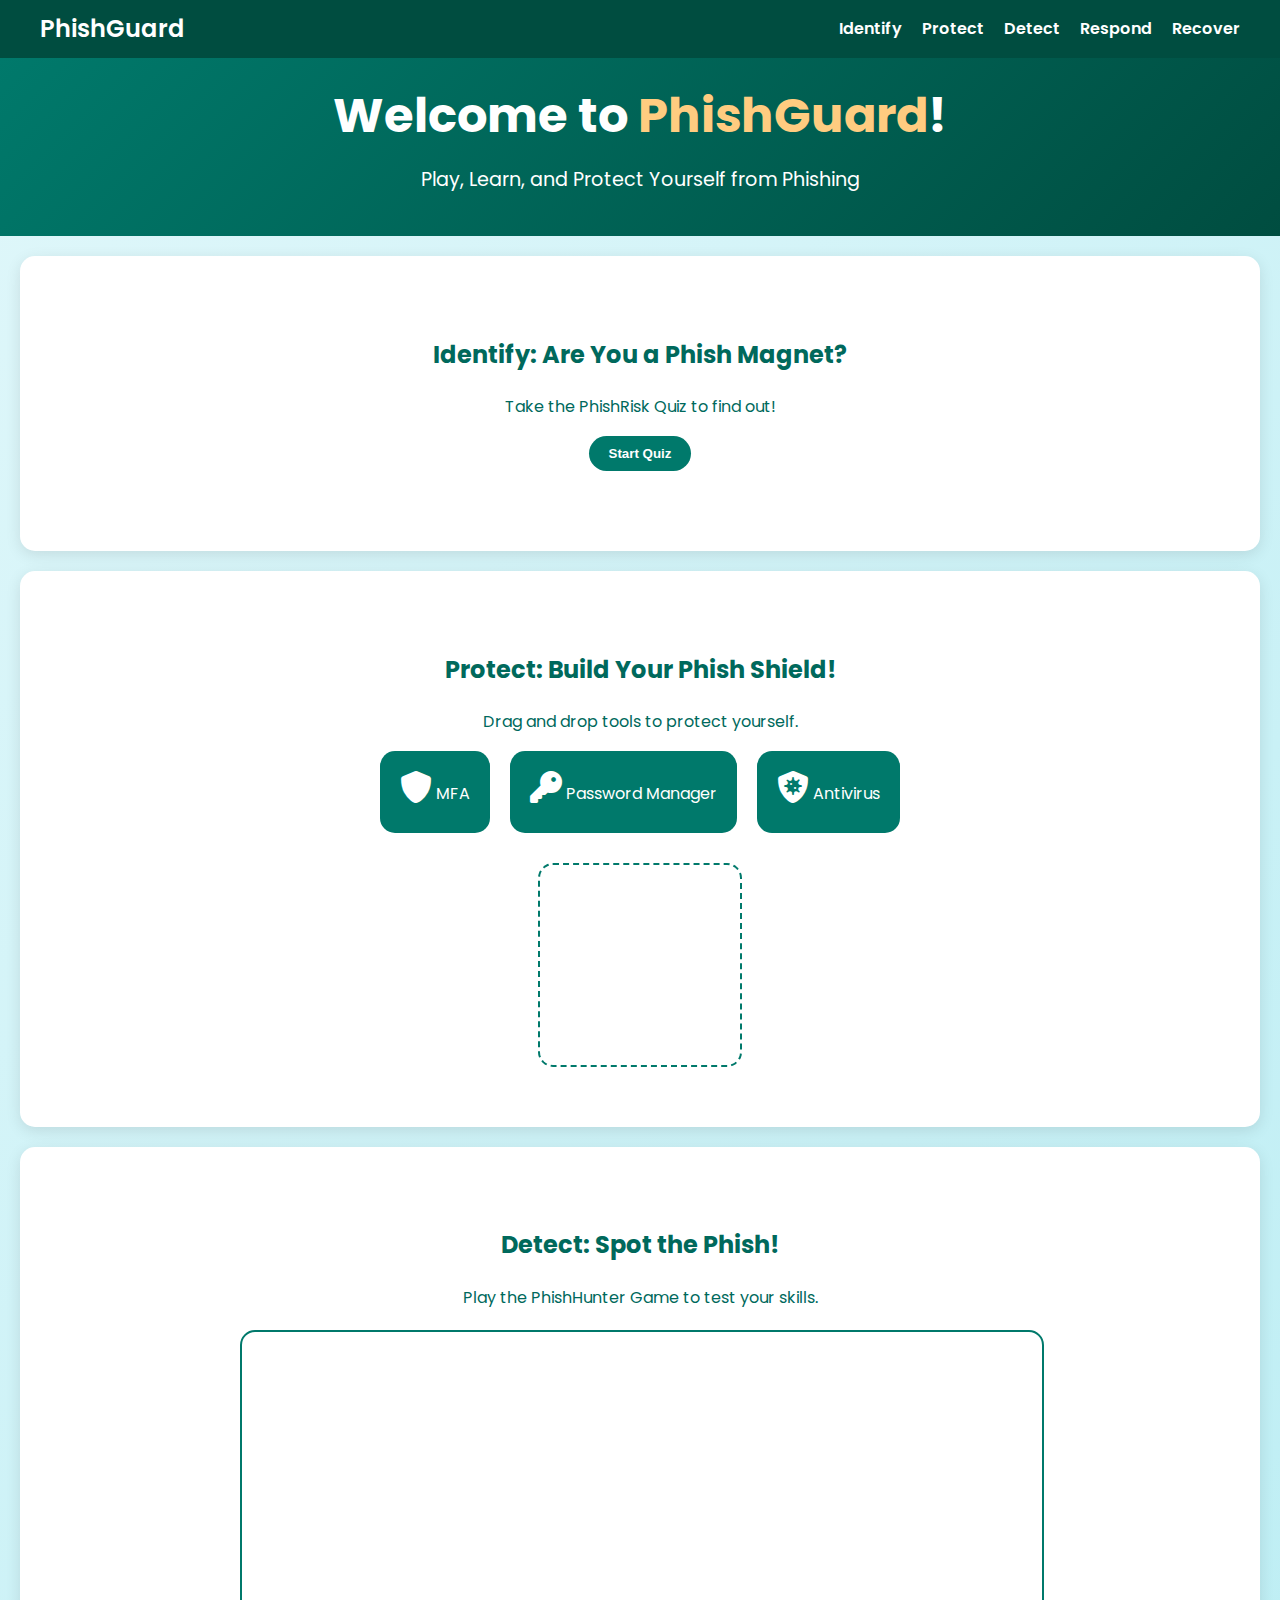
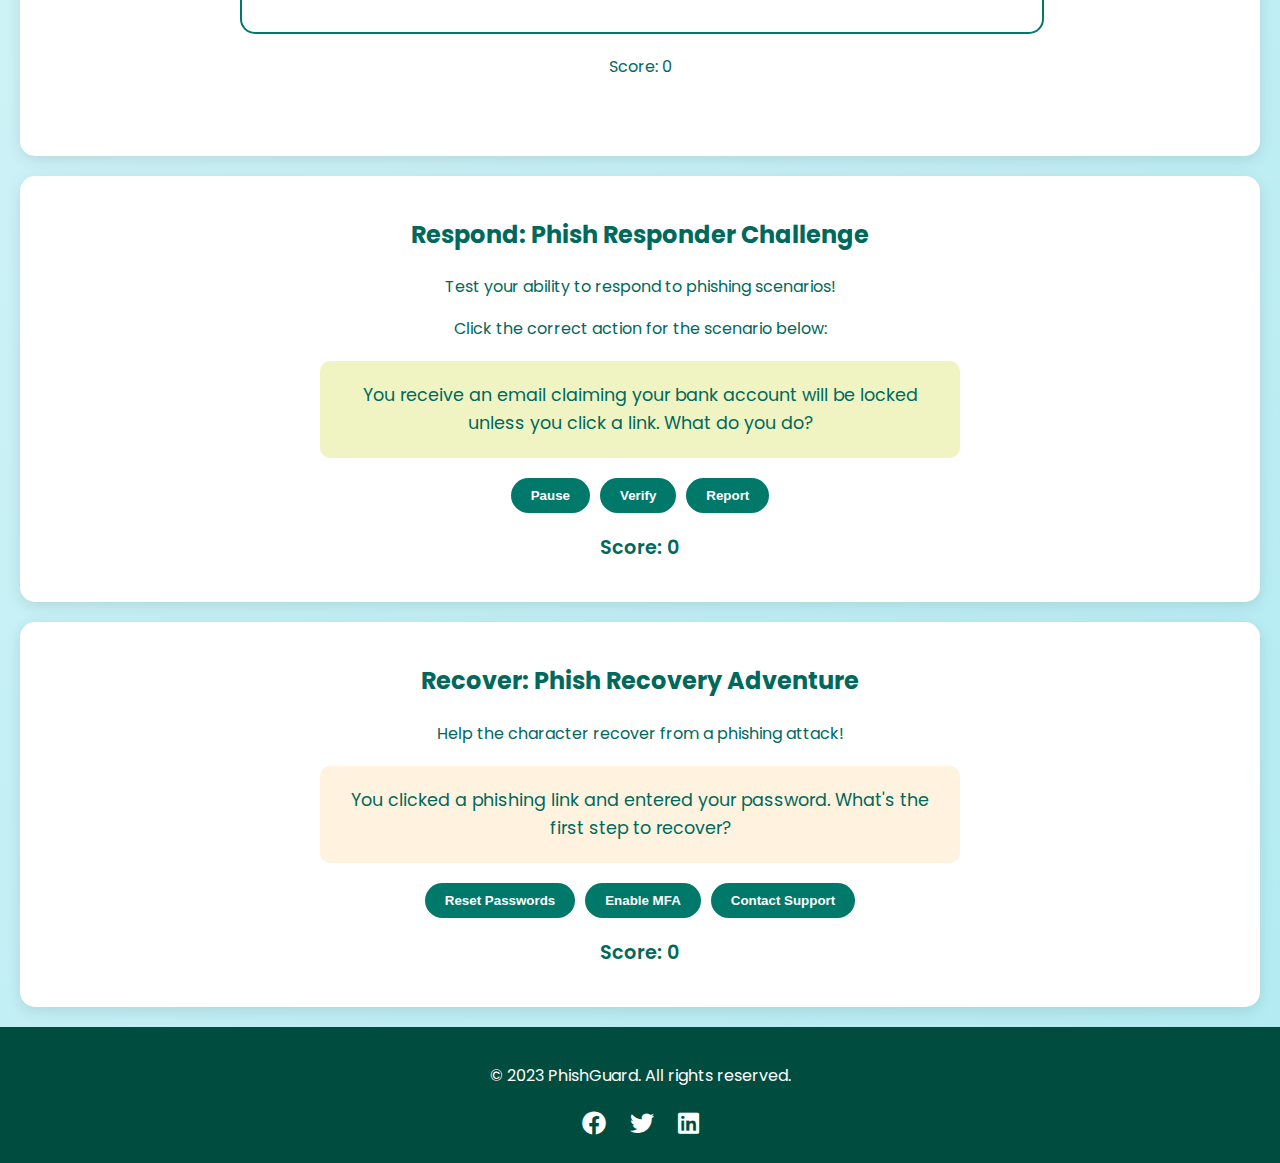
==== Phishing Risk Mitigation and Strageies Website/indexgame.html @ 49201a28 "Add files via upload" ====
<!DOCTYPE html>
<html lang="en">
<head>
    <meta charset="UTF-8">
    <meta name="viewport" content="width=device-width, initial-scale=1.0">
    <title>PhishGuard: Play, Learn, Protect</title>
    <link rel="stylesheet" href="stylesgame.css">
    <link href="https://fonts.googleapis.com/css2?family=Poppins:wght@400;600&display=swap" rel="stylesheet">
    <link rel="stylesheet" href="https://cdnjs.cloudflare.com/ajax/libs/font-awesome/6.0.0/css/all.min.css">
</head>
<body>
        <!-- Navigation -->
        <nav>
            <div class="nav-container">
                <div class="logo">PhishGuard</div>
                <ul>
                    <li><a href="#identify">Identify</a></li>
                    <li><a href="#protect">Protect</a></li>
                    <li><a href="#detect">Detect</a></li>
                    <li><a href="#respond">Respond</a></li>
                    <li><a href="#recover">Recover</a></li>
                </ul>
            </div>
        </nav>
    <!-- Header -->
    <header>
        <div class="header-content">
            <h1>Welcome to <span class="highlight">PhishGuard</span>!</h1>
            <p>Play, Learn, and Protect Yourself from Phishing</p>
        </div>
    </header>

    <!-- Identify Section -->
    <section id="identify" class="section">
        <div class="section-content">
            <h2>Identify: Are You a Phish Magnet?</h2>
            <p>Take the PhishRisk Quiz to find out!</p>
            <button onclick="startQuiz()" class="quiz-button">Start Quiz</button>
            <div id="quiz-results" class="quiz-results"></div>
        </div>
    </section>

    <!-- Protect Section -->
    <section id="protect" class="section">
        <div class="section-content">
            <h2>Protect: Build Your Phish Shield!</h2>
            <p>Drag and drop tools to protect yourself.</p>
            <div id="shield-builder">
                <div class="tool" draggable="true" data-tool="mfa">
                    <i class="fas fa-shield-alt"></i>
                    <span>MFA</span>
                </div>
                <div class="tool" draggable="true" data-tool="password-manager">
                    <i class="fas fa-key"></i>
                    <span>Password Manager</span>
                </div>
                <div class="tool" draggable="true" data-tool="antivirus">
                    <i class="fas fa-shield-virus"></i>
                    <span>Antivirus</span>
                </div>
            </div>
            <div id="shield"></div>
        </div>
    </section>

    <!-- Detect Section -->
    <section id="detect" class="section">
        <div class="section-content">
            <h2>Detect: Spot the Phish!</h2>
            <p>Play the PhishHunter Game to test your skills.</p>
            <div id="phishhunter-game">
                <div id="game-area"></div>
                <p id="game-score">Score: 0</p>
            </div>
        </div>
    </section>

    <!-- Respond Game -->
    <section id="respond">
        <h2>Respond: Phish Responder Challenge</h2>
        <p>Test your ability to respond to phishing scenarios!</p>
        <div id="respond-game">
            <p id="respond-instruction">Click the correct action for the scenario below:</p>
            <div id="scenario"></div>
            <div id="respond-options">
                <button class="respond-option" data-action="pause">Pause</button>
                <button class="respond-option" data-action="verify">Verify</button>
                <button class="respond-option" data-action="report">Report</button>
            </div>
            <p id="respond-feedback"></p>
            <p id="respond-score">Score: 0</p>
        </div>
    </section>

    <!-- Recover Game -->
    <section id="recover">
        <h2>Recover: Phish Recovery Adventure</h2>
        <p>Help the character recover from a phishing attack!</p>
        <div id="recover-game">
            <div id="recover-scenario"></div>
            <div id="recover-options">
                <button class="recover-option" data-action="reset-passwords">Reset Passwords</button>
                <button class="recover-option" data-action="enable-mfa">Enable MFA</button>
                <button class="recover-option" data-action="contact-support">Contact Support</button>
            </div>
            <p id="recover-feedback"></p>
            <p id="recover-score">Score: 0</p>
        </div>
    </section>
    <!-- Footer -->
    <footer>
        <div class="footer-content">
            <p>&copy; 2023 PhishGuard. All rights reserved.</p>
            <div class="social-icons">
                <a href="#"><i class="fab fa-facebook"></i></a>
                <a href="#"><i class="fab fa-twitter"></i></a>
                <a href="#"><i class="fab fa-linkedin"></i></a>
            </div>
        </div>
    </footer>
    <script src="scriptgame.js"></script>
</body>
</html>
---- Phishing Risk Mitigation and Strageies Website/stylesgame.css ----
/* General Styles */
body {
    font-family: 'Poppins', sans-serif;
    background: linear-gradient(135deg, #e0f7fa, #b2ebf2);
    color: #00695c;
    margin: 0;
    padding: 0;
    line-height: 1.6;
}

header {
    background: linear-gradient(135deg, #00796b, #004d40);
    color: white;
    padding: 100px 20px;
    text-align: center;
    position: relative;
    overflow: hidden;
}

header::before {
    content: "";
    position: absolute;
    top: 0;
    left: 0;
    width: 100%;
    height: 100%;
    background: url('assets/wave.svg') no-repeat bottom center;
    background-size: cover;
    opacity: 0.1;
}

.header-content h1 {
    font-size: 3rem;
    margin: 0;
}

.header-content .highlight {
    color: #ffcc80;
}

.header-content p {
    font-size: 1.2rem;
    margin: 10px 0 20px;
}

.cta-button {
    background: #ffcc80;
    color: #004d40;
    padding: 10px 20px;
    border-radius: 25px;
    text-decoration: none;
    font-weight: 600;
    transition: background 0.3s ease;
}

.cta-button:hover {
    background: #ffb74d;
}

nav {
    background: #004d40;
    padding: 10px 0;
    position: sticky;
    top: 0;
    z-index: 1000;
}

.nav-container {
    display: flex;
    justify-content: space-between;
    align-items: center;
    max-width: 1200px;
    margin: 0 auto;
    padding: 0 20px;
}

.logo {
    font-size: 1.5rem;
    font-weight: 600;
    color: white;
}

nav ul {
    list-style: none;
    display: flex;
    margin: 0;
    padding: 0;
}

nav ul li {
    margin-left: 20px;
}

nav ul li a {
    color: white;
    text-decoration: none;
    font-weight: 600;
    transition: color 0.3s ease;
}

nav ul li a:hover {
    color: #ffcc80;
}

.section {
    padding: 60px 20px;
    background: white;
    margin: 20px;
    border-radius: 15px;
    box-shadow: 0 4px 15px rgba(0, 0, 0, 0.1);
}

.section-content {
    max-width: 800px;
    margin: 0 auto;
    text-align: center;
}

.quiz-button {
    background: #00796b;
    color: white;
    border: none;
    padding: 10px 20px;
    border-radius: 25px;
    cursor: pointer;
    font-weight: 600;
    transition: background 0.3s ease;
}

.quiz-button:hover {
    background: #004d40;
}

.quiz-results {
    margin-top: 20px;
    font-size: 1.2rem;
}

#shield-builder {
    display: flex;
    justify-content: center;
    gap: 20px;
    margin-bottom: 30px;
}

.tool {
    padding: 20px;
    background: #00796b;
    color: white;
    border-radius: 15px;
    cursor: grab;
    text-align: center;
    transition: transform 0.3s ease;
}

.tool:hover {
    transform: translateY(-10px);
}

.tool i {
    font-size: 2rem;
    margin-bottom: 10px;
}

#shield {
    width: 200px;
    height: 200px;
    border: 2px dashed #00796b;
    border-radius: 15px;
    margin: 0 auto;
    display: flex;
    align-items: center;
    justify-content: center;
    text-align: center;
    font-size: 1.2rem;
    color: #00796b;
}

#phishhunter-game {
    text-align: center;
}

#game-area {
    width: 100%;
    height: 300px;
    border: 2px solid #00796b;
    position: relative;
    overflow: hidden;
    margin: 20px auto;
    border-radius: 15px;
}

.email {
    position: absolute;
    width: 100px;
    height: 50px;
    background: #ffcc80;
    border: 1px solid #ff9800;
    text-align: center;
    line-height: 50px;
    cursor: pointer;
    border-radius: 10px;
    transition: transform 0.3s ease;
}

.email:hover {
    transform: scale(1.1);
}

footer {
    background: #004d40;
    color: white;
    padding: 20px;
    text-align: center;
}

.footer-content {
    max-width: 1200px;
    margin: 0 auto;
}

.social-icons {
    margin-top: 10px;
}

.social-icons a {
    color: white;
    margin: 0 10px;
    font-size: 1.5rem;
    transition: color 0.3s ease;
}

.social-icons a:hover {
    color: #ffcc80;
}
/* General Styles */
body {
    font-family: 'Poppins', sans-serif;
    background: linear-gradient(135deg, #e0f7fa, #b2ebf2);
    color: #00695c;
    margin: 0;
    padding: 0;
    text-align: center;
}

header {
    background: linear-gradient(135deg, #00796b, #004d40);
    color: white;
    padding: 20px;
}

section {
    margin: 20px;
    padding: 20px;
    background: white;
    border-radius: 15px;
    box-shadow: 0 4px 15px rgba(0, 0, 0, 0.1);
}

button {
    background: #00796b;
    color: white;
    border: none;
    padding: 10px 20px;
    border-radius: 25px;
    cursor: pointer;
    font-weight: 600;
    transition: background 0.3s ease;
}

button:hover {
    background: #004d40;
}

/* Respond Game Styles */
#respond-game {
    text-align: center;
}

#scenario {
    background: #f0f4c3;
    padding: 20px;
    border-radius: 10px;
    margin: 20px auto;
    max-width: 600px;
    font-size: 1.1rem;
}

#respond-options {
    display: flex;
    justify-content: center;
    gap: 10px;
    margin: 20px 0;
}

.respond-option {
    background: #00796b;
    color: white;
    border: none;
    padding: 10px 20px;
    border-radius: 25px;
    cursor: pointer;
    font-weight: 600;
    transition: background 0.3s ease;
}

.respond-option:hover {
    background: #004d40;
}

#respond-feedback {
    font-size: 1.2rem;
    margin-top: 20px;
}

#respond-score {
    font-size: 1.2rem;
    font-weight: 600;
}

/* Recover Game Styles */
#recover-game {
    text-align: center;
}

#recover-scenario {
    background: #fff3e0;
    padding: 20px;
    border-radius: 10px;
    margin: 20px auto;
    max-width: 600px;
    font-size: 1.1rem;
}

#recover-options {
    display: flex;
    justify-content: center;
    gap: 10px;
    margin: 20px 0;
}

.recover-option {
    background: #00796b;
    color: white;
    border: none;
    padding: 10px 20px;
    border-radius: 25px;
    cursor: pointer;
    font-weight: 600;
    transition: background 0.3s ease;
}

.recover-option:hover {
    background: #004d40;
}

#recover-feedback {
    font-size: 1.2rem;
    margin-top: 20px;
}

#recover-score {
    font-size: 1.2rem;
    font-weight: 600;
}
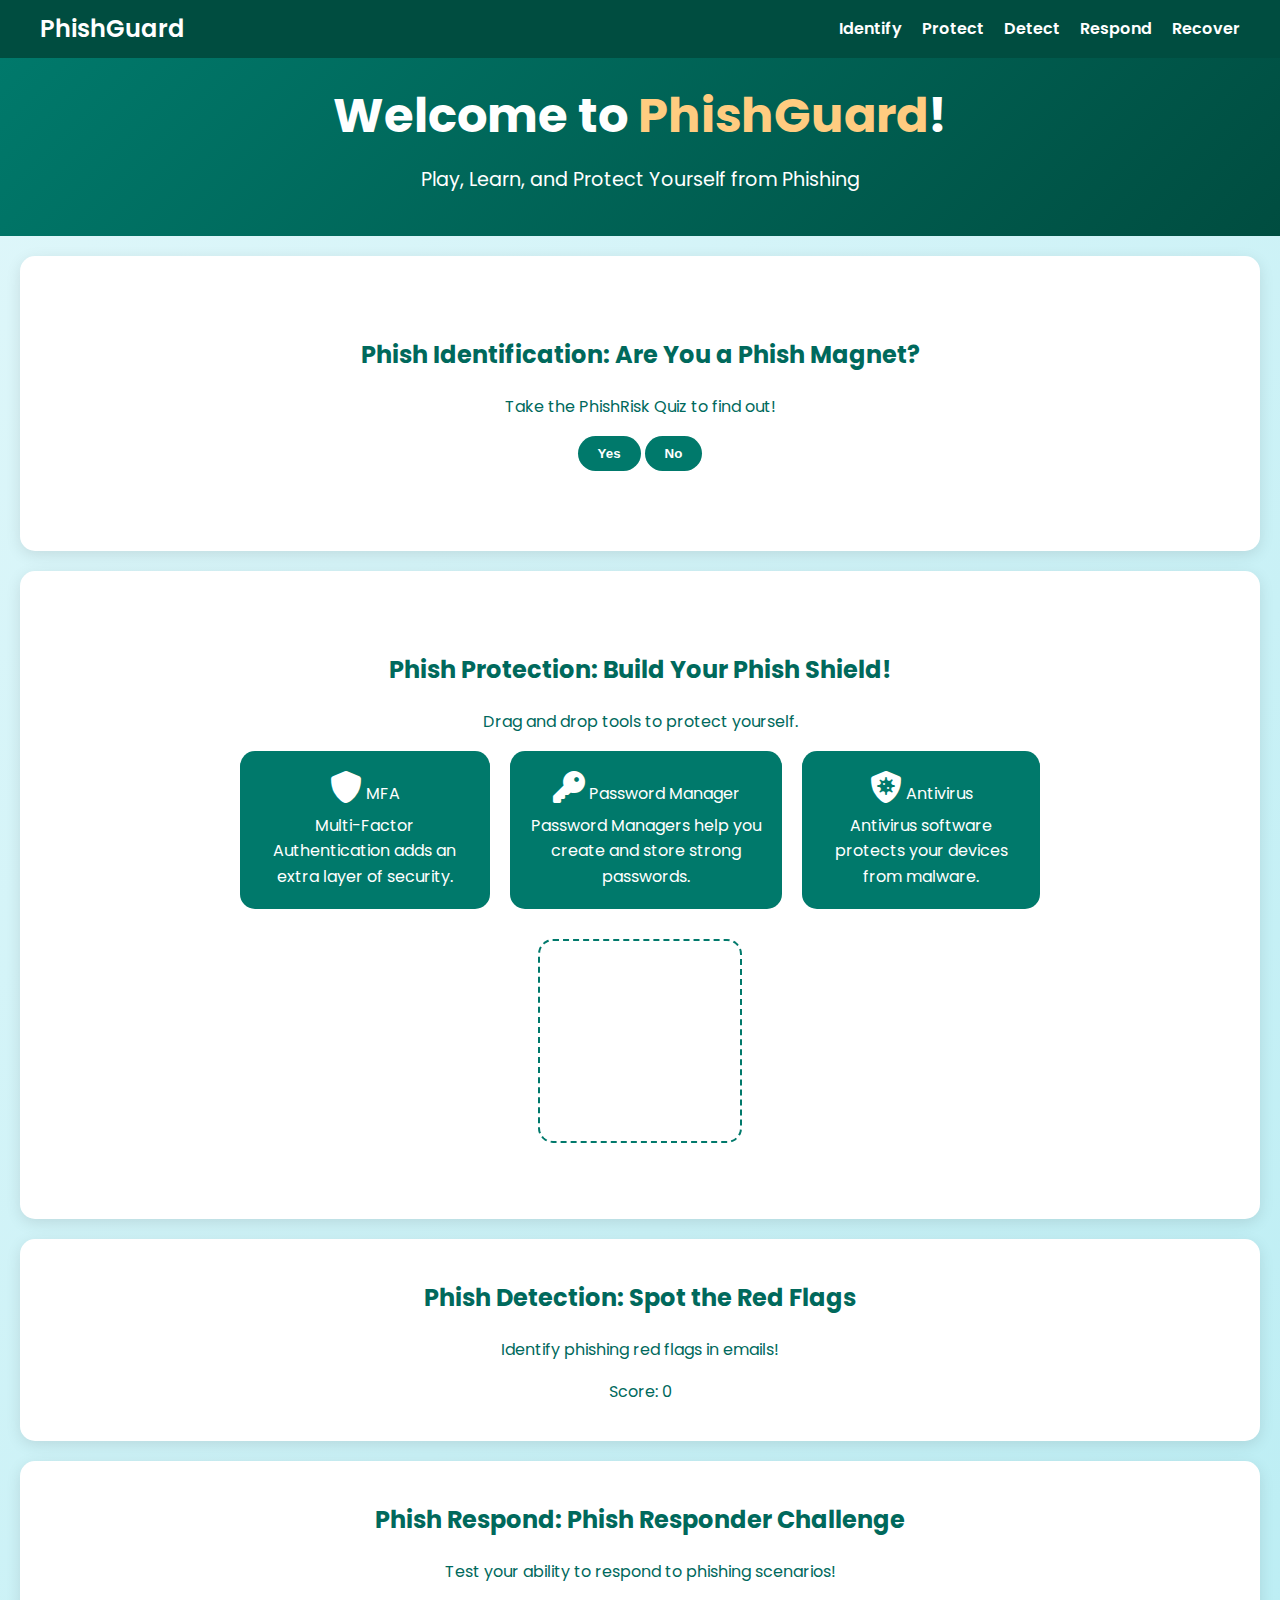
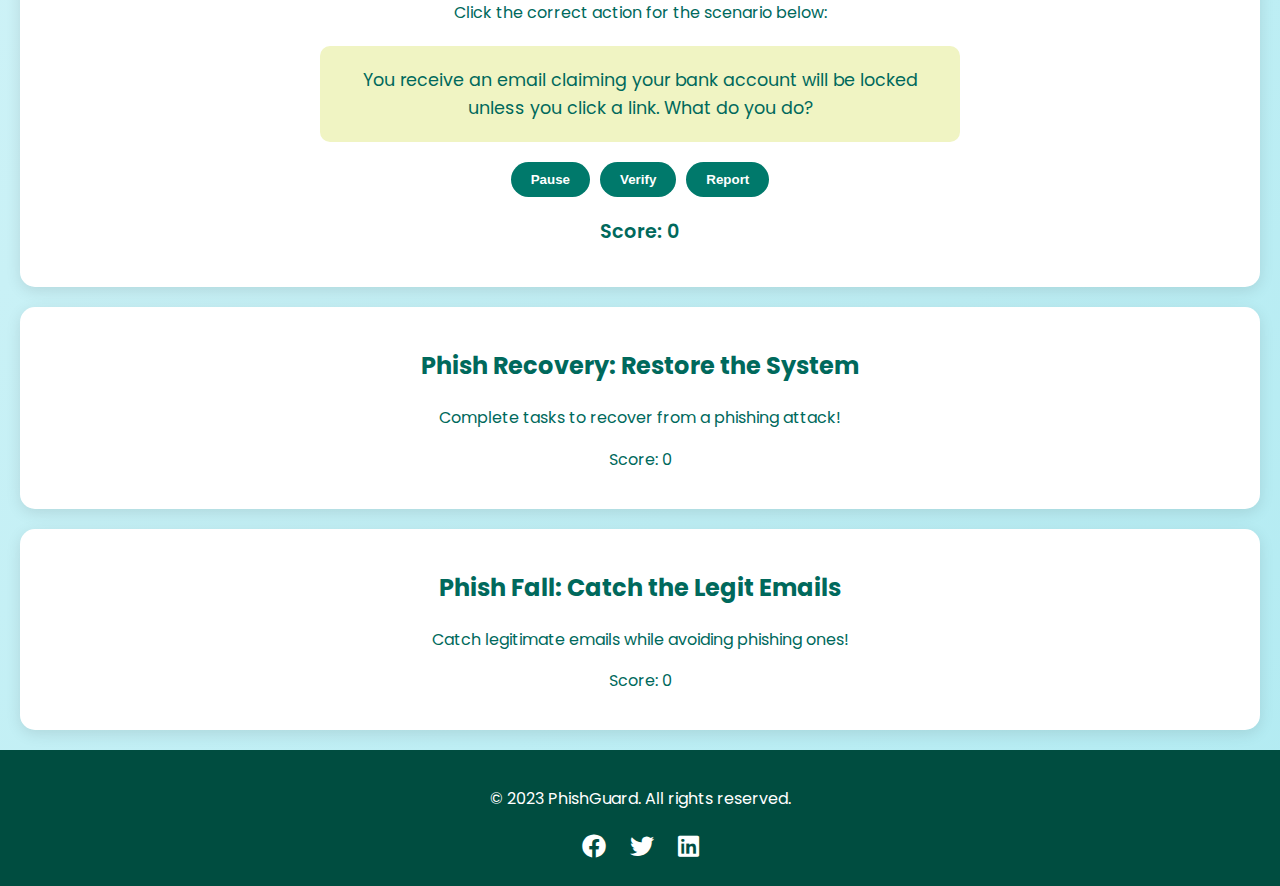
==== commit 16e465b3: "Update indexgame.html" ====
--- a/Phishing Risk Mitigation and Strageies Website/indexgame.html
+++ b/Phishing Risk Mitigation and Strageies Website/indexgame.html
@@ -31,82 +31,106 @@
     </header>
 
     <!-- Identify Section -->
-    <section id="identify" class="section">
+     <section id="identify" class="section">
         <div class="section-content">
-            <h2>Identify: Are You a Phish Magnet?</h2>
+            <h2>Phish Identification: Are You a Phish Magnet?</h2>
             <p>Take the PhishRisk Quiz to find out!</p>
-            <button onclick="startQuiz()" class="quiz-button">Start Quiz</button>
+            <div id="quiz-container">
+                <div id="quiz-progress">
+                    <div id="progress-bar"></div>
+                </div>
+                <p id="quiz-question"></p>
+                <div id="quiz-options">
+                    <button id="yes-button">Yes</button>
+                    <button id="no-button">No</button>
+                </div>
+                <p id="quiz-feedback"></p>
+            </div>
             <div id="quiz-results" class="quiz-results"></div>
         </div>
     </section>
-
-    <!-- Protect Section -->
-    <section id="protect" class="section">
-        <div class="section-content">
-            <h2>Protect: Build Your Phish Shield!</h2>
-            <p>Drag and drop tools to protect yourself.</p>
-            <div id="shield-builder">
-                <div class="tool" draggable="true" data-tool="mfa">
-                    <i class="fas fa-shield-alt"></i>
-                    <span>MFA</span>
-                </div>
-                <div class="tool" draggable="true" data-tool="password-manager">
-                    <i class="fas fa-key"></i>
-                    <span>Password Manager</span>
-                </div>
-                <div class="tool" draggable="true" data-tool="antivirus">
-                    <i class="fas fa-shield-virus"></i>
-                    <span>Antivirus</span>
-                </div>
+<!-- Protect Section -->
+<section id="protect" class="section">
+    <div class="section-content">
+        <h2>Phish Protection: Build Your Phish Shield!</h2>
+        <p>Drag and drop tools to protect yourself.</p>
+        <div id="shield-builder">
+            <div class="tool" draggable="true" data-tool="mfa">
+                <i class="fas fa-shield-alt"></i>
+                <span>MFA</span>
+                <div class="tooltip">Multi-Factor Authentication adds an extra layer of security.</div>
             </div>
-            <div id="shield"></div>
-        </div>
-    </section>
-
-    <!-- Detect Section -->
-    <section id="detect" class="section">
-        <div class="section-content">
-            <h2>Detect: Spot the Phish!</h2>
-            <p>Play the PhishHunter Game to test your skills.</p>
-            <div id="phishhunter-game">
-                <div id="game-area"></div>
-                <p id="game-score">Score: 0</p>
+            <div class="tool" draggable="true" data-tool="password-manager">
+                <i class="fas fa-key"></i>
+                <span>Password Manager</span>
+                <div class="tooltip">Password Managers help you create and store strong passwords.</div>
+            </div>
+            <div class="tool" draggable="true" data-tool="antivirus">
+                <i class="fas fa-shield-virus"></i>
+                <span>Antivirus</span>
+                <div class="tooltip">Antivirus software protects your devices from malware.</div>
             </div>
         </div>
-    </section>
+        <div id="shield"></div>
+        <div id="shield-progress">
+            <div id="progress-bar"></div>
+        </div>
+        <p id="shield-feedback"></p>
+    </div>
+</section>
 
-    <!-- Respond Game -->
-    <section id="respond">
-        <h2>Respond: Phish Responder Challenge</h2>
-        <p>Test your ability to respond to phishing scenarios!</p>
-        <div id="respond-game">
-            <p id="respond-instruction">Click the correct action for the scenario below:</p>
-            <div id="scenario"></div>
-            <div id="respond-options">
-                <button class="respond-option" data-action="pause">Pause</button>
-                <button class="respond-option" data-action="verify">Verify</button>
-                <button class="respond-option" data-action="report">Report</button>
-            </div>
-            <p id="respond-feedback"></p>
-            <p id="respond-score">Score: 0</p>
+
+    <!-- Phish Detective Game -->
+<section id="detect">
+    <h2>Phish Detection: Spot the Red Flags</h2>
+    <p>Identify phishing red flags in emails!</p>
+    <div id="phish-detective-game">
+        <div id="email-display"></div>
+        <p id="detective-score">Score: 0</p>
+        <p id="detective-feedback"></p>
+    </div>
+</section>
+
+ <!-- Respond Game -->
+ <section id="respond">
+    <h2>Phish Respond: Phish Responder Challenge</h2>
+    <p>Test your ability to respond to phishing scenarios!</p>
+    <div id="respond-game">
+        <p id="respond-instruction">Click the correct action for the scenario below:</p>
+        <div id="scenario"></div>
+        <div id="respond-options">
+            <button class="respond-option" data-action="pause">Pause</button>
+            <button class="respond-option" data-action="verify">Verify</button>
+            <button class="respond-option" data-action="report">Report</button>
         </div>
-    </section>
+        <p id="respond-feedback"></p>
+        <p id="respond-score">Score: 0</p>
+    </div>
+</section>
 
-    <!-- Recover Game -->
-    <section id="recover">
-        <h2>Recover: Phish Recovery Adventure</h2>
-        <p>Help the character recover from a phishing attack!</p>
-        <div id="recover-game">
-            <div id="recover-scenario"></div>
-            <div id="recover-options">
-                <button class="recover-option" data-action="reset-passwords">Reset Passwords</button>
-                <button class="recover-option" data-action="enable-mfa">Enable MFA</button>
-                <button class="recover-option" data-action="contact-support">Contact Support</button>
-            </div>
-            <p id="recover-feedback"></p>
-            <p id="recover-score">Score: 0</p>
-        </div>
-    </section>
+ <!-- Phish Recovery Game -->
+ <section id="recover">
+    <h2>Phish Recovery: Restore the System</h2>
+    <p>Complete tasks to recover from a phishing attack!</p>
+    <div id="phish-recovery-game">
+        <div id="recovery-status"></div>
+        <div id="recovery-tasks"></div>
+        <p id="recovery-score">Score: 0</p>
+        <p id="recovery-feedback"></p>
+    </div>
+</section>
+
+ <!-- Phish Fall Game -->
+ <section id="phish-fall">
+    <h2>Phish Fall: Catch the Legit Emails</h2>
+    <p>Catch legitimate emails while avoiding phishing ones!</p>
+    <div id="phish-fall-game">
+        <div id="fall-area"></div>
+        <p id="fall-score">Score: 0</p>
+        <p id="fall-feedback"></p>
+    </div>
+</section>
+
     <!-- Footer -->
     <footer>
         <div class="footer-content">
@@ -120,4 +144,4 @@
     </footer>
     <script src="scriptgame.js"></script>
 </body>
-</html>+</html>
